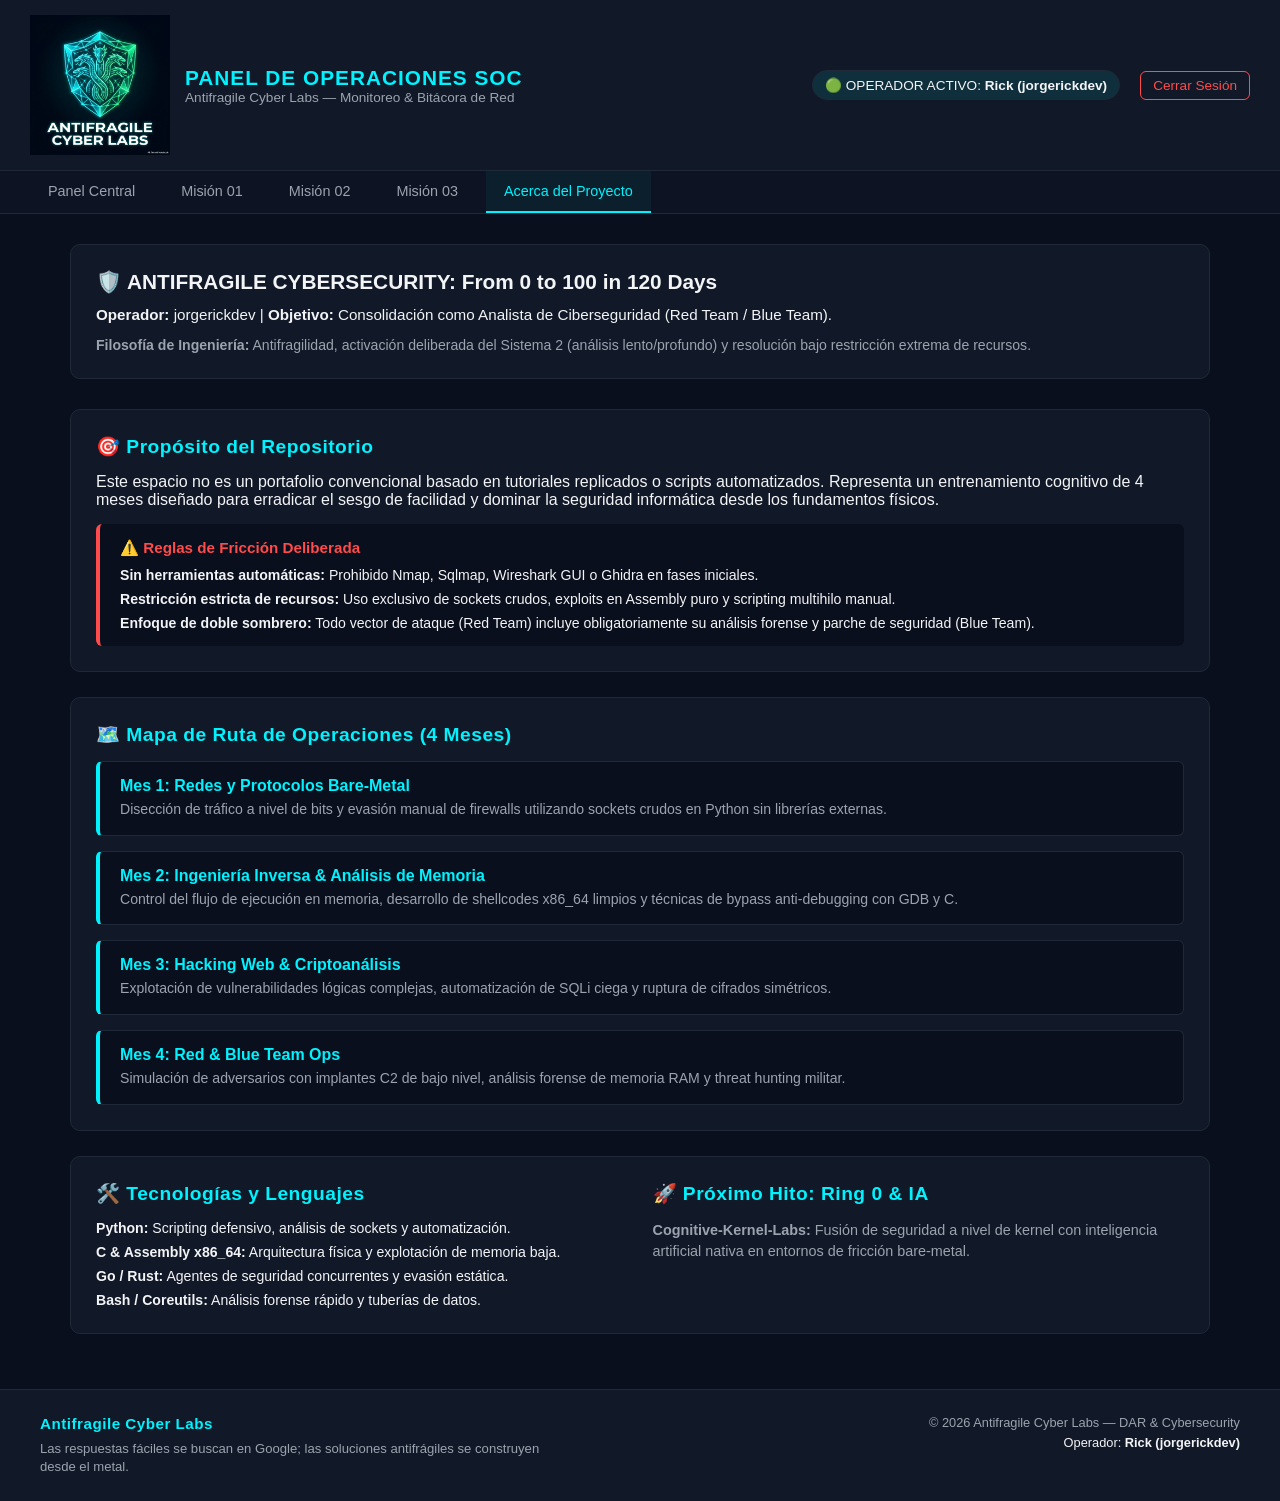
==== acerca.html @ c695b5ad "feat: agrega vista acerca.html con manifiesto, mapa de ruta de 120 días y hoja de estilos dedicada" ====
<!DOCTYPE html>
<html lang="es">
<head>
    <meta charset="UTF-8">
    <meta name="viewport" content="width=device-width, initial-scale=1.0">
    <title>Antifragile Cyber Labs | Acerca del Proyecto</title>
    <!-- Estilos globales y específicos del proyecto -->
    <link rel="stylesheet" href="assets/css/global.css">
    <link rel="stylesheet" href="assets/css/dashboard.css">
    <link rel="stylesheet" href="assets/css/acerca.css">
</head>
<body class="cuerpo-dashboard">

    <!-- Encabezado principal del panel -->
    <header class="encabezado-dashboard">
        <div class="bloque-identidad">
            <img src="assets/img/antifragile_cyber_labs_logo.png" alt="Logo Antifragile Cyber Labs" class="logo-dashboard" width="140">
            <div>
                <h1>PANEL DE OPERACIONES SOC</h1>
                <p>Antifragile Cyber Labs — Monitoreo & Bitácora de Red</p>
            </div>
        </div>
        <div class="bloque-operador">
            <span class="etiqueta-estado">🟢 OPERADOR ACTIVO: <strong>Rick (jorgerickdev)</strong></span>
            <a href="login.html" class="boton-cerrar-sesion">Cerrar Sesión</a>
        </div>
    </header>

    <!-- Barra de navegación principal -->
    <nav class="barra-navegacion">
        <ul class="menu-navegacion">
            <li><a href="dashboard.html" class="enlace-nav">Panel Central</a></li>
            <li><a href="mision-01.html" class="enlace-nav">Misión 01</a></li>
            <li><a href="mision-02.html" class="enlace-nav">Misión 02</a></li>
            <li><a href="mision-03.html" class="enlace-nav">Misión 03</a></li>
            <li><a href="acerca.html" class="enlace-nav activo">Acerca del Proyecto</a></li>
        </ul>
    </nav>

    <!-- Contenido principal: Manifiesto y Hoja de Ruta -->
    <main class="contenedor-principal">

        <!-- Encabezado del Manifiesto -->
        <section class="panel-bienvenida">
            <h2>🛡️ ANTIFRAGILE CYBERSECURITY: From 0 to 100 in 120 Days</h2>
            <p class="texto-resumen">
                <strong>Operador:</strong> jorgerickdev | <strong>Objetivo:</strong> Consolidación como Analista de Ciberseguridad (Red Team / Blue Team).
            </p>
            <p class="texto-instruccion">
                <strong>Filosofía de Ingeniería:</strong> Antifragilidad, activación deliberada del Sistema 2 (análisis lento/profundo) y resolución bajo restricción extrema de recursos.
            </p>
        </section>

        <!-- Propósito y Reglas de Fricción Deliberada -->
        <section class="panel-acerca-detalle">
            <h3>🎯 Propósito del Repositorio</h3>
            <p>
                Este espacio no es un portafolio convencional basado en tutoriales replicados o scripts automatizados. Representa un entrenamiento cognitivo de 4 meses diseñado para erradicar el sesgo de facilidad y dominar la seguridad informática desde los fundamentos físicos.
            </p>
            
            <div class="tarjeta-friccion">
                <h4>⚠️ Reglas de Fricción Deliberada</h4>
                <ul>
                    <li><strong>Sin herramientas automáticas:</strong> Prohibido Nmap, Sqlmap, Wireshark GUI o Ghidra en fases iniciales.</li>
                    <li><strong>Restricción estricta de recursos:</strong> Uso exclusivo de sockets crudos, exploits en Assembly puro y scripting multihilo manual.</li>
                    <li><strong>Enfoque de doble sombrero:</strong> Todo vector de ataque (Red Team) incluye obligatoriamente su análisis forense y parche de seguridad (Blue Team).</li>
                </ul>
            </div>
        </section>

        <!-- Mapa de Ruta de Operaciones en Formato de Lista -->
        <section class="panel-acerca-detalle">
            <h3>🗺️ Mapa de Ruta de Operaciones (4 Meses)</h3>
            
            <ul class="lista-mapa-ruta">
                <li>
                    <strong>Mes 1: Redes y Protocolos Bare-Metal</strong>
                    <p>Disección de tráfico a nivel de bits y evasión manual de firewalls utilizando sockets crudos en Python sin librerías externas.</p>
                </li>
                <li>
                    <strong>Mes 2: Ingeniería Inversa & Análisis de Memoria</strong>
                    <p>Control del flujo de ejecución en memoria, desarrollo de shellcodes x86_64 limpios y técnicas de bypass anti-debugging con GDB y C.</p>
                </li>
                <li>
                    <strong>Mes 3: Hacking Web & Criptoanálisis</strong>
                    <p>Explotación de vulnerabilidades lógicas complejas, automatización de SQLi ciega y ruptura de cifrados simétricos.</p>
                </li>
                <li>
                    <strong>Mes 4: Red & Blue Team Ops</strong>
                    <p>Simulación de adversarios con implantes C2 de bajo nivel, análisis forense de memoria RAM y threat hunting militar.</p>
                </li>
            </ul>
        </section>

        <!-- Stack Tecnológico & Próximo Hito -->
        <section class="panel-acerca-detalle">
            <div class="contenedor-stack-hito">
                <div class="bloque-stack">
                    <h3>🛠️ Tecnologías y Lenguajes</h3>
                    <ul>
                        <li><strong>Python:</strong> Scripting defensivo, análisis de sockets y automatización.</li>
                        <li><strong>C & Assembly x86_64:</strong> Arquitectura física y explotación de memoria baja.</li>
                        <li><strong>Go / Rust:</strong> Agentes de seguridad concurrentes y evasión estática.</li>
                        <li><strong>Bash / Coreutils:</strong> Análisis forense rápido y tuberías de datos.</li>
                    </ul>
                </div>
                
                <div class="bloque-hito">
                    <h3>🚀 Próximo Hito: Ring 0 & IA</h3>
                    <p><strong>Cognitive-Kernel-Labs:</strong> Fusión de seguridad a nivel de kernel con inteligencia artificial nativa en entornos de fricción bare-metal.</p>
                </div>
            </div>
        </section>

    </main>

    <!-- Pie de página institucional -->
    <footer class="pie-pagina">
        <div class="contenedor-pie">
            <div class="seccion-acerca">
                <h4>Antifragile Cyber Labs</h4>
                <p>Las respuestas fáciles se buscan en Google; las soluciones antifrágiles se construyen desde el metal.</p>
            </div>
            <div class="seccion-creditos">
                <p>&copy; 2026 Antifragile Cyber Labs — DAR & Cybersecurity</p>
                <p class="autor-pie">Operador: <strong>Rick (jorgerickdev)</strong></p>
            </div>
        </div>
    </footer>

</body>
</html>
---- assets/css/global.css ----
/* ==========================================================================
   Antifragile Cyber Labs — Estilos Globales & Variables (global.css)
   ========================================================================== */

:root {
    --color-fondo: #0a0f1d;
    --color-tarjeta: #111827;
    --color-borde: #1f2937;
    --color-texto: #f3f4f6;
    --color-secundario: #9ca3af;
    --color-primario: #00f2fe;
    --color-hover: #4facfe;
    --color-error: #ff4b4b;
}

* {
    margin: 0;
    padding: 0;
    box-sizing: border-box;
    font-family: 'Segoe UI', Tahoma, Geneva, Verdana, sans-serif;
}

body {
    background-color: var(--color-fondo);
    color: var(--color-texto);
}
---- assets/css/dashboard.css ----
/* ==========================================================================
   Antifragile Cyber Labs — Estilos del Dashboard SOC (dashboard.css)
   ========================================================================== */

/* --- Estructura general --- */
.cuerpo-dashboard {
    display: flex;
    flex-direction: column;
    min-height: 100vh;
}

/* --- Encabezado principal SOC --- */
.encabezado-dashboard {
    background-color: var(--color-tarjeta);
    border-bottom: 1px solid var(--color-borde);
    padding: 15px 30px;
    display: flex;
    justify-content: space-between;
    align-items: center;
    flex-wrap: wrap;
    gap: 15px;
}

.bloque-identidad {
    display: flex;
    align-items: center;
    gap: 15px;
}

.logo-dashboard {
    height: auto;
}

.encabezado-dashboard h1 {
    font-size: 1.3rem;
    color: var(--color-primario);
    letter-spacing: 1px;
}

.encabezado-dashboard p {
    font-size: 0.85rem;
    color: var(--color-secundario);
}

.bloque-operador {
    display: flex;
    align-items: center;
    gap: 20px;
}

.etiqueta-estado {
    font-size: 0.85rem;
    color: var(--color-texto);
    background-color: rgba(0, 242, 254, 0.1);
    padding: 6px 12px;
    border-radius: 20px;
    border: 1px solid var(--color-borde);
}

.boton-cerrar-sesion {
    color: var(--color-error);
    text-decoration: none;
    font-size: 0.85rem;
    padding: 6px 12px;
    border: 1px solid var(--color-error);
    border-radius: 6px;
    transition: all 0.3s ease;
}

.boton-cerrar-sesion:hover {
    background-color: var(--color-error);
    color: #fff;
}

/* --- Barra de Navegación --- */
.barra-navegacion {
    background-color: #0d1322;
    border-bottom: 1px solid var(--color-borde);
    padding: 0 30px;
}

.menu-navegacion {
    display: flex;
    list-style: none;
    gap: 10px;
}

.enlace-nav {
    display: inline-block;
    padding: 12px 18px;
    color: var(--color-secundario);
    text-decoration: none;
    font-size: 0.9rem;
    font-weight: 500;
    border-bottom: 2px solid transparent;
    transition: all 0.3s ease;
}

.enlace-nav:hover {
    color: var(--color-primario);
}

.enlace-nav.activo {
    color: var(--color-primario);
    border-bottom-color: var(--color-primario);
    background-color: rgba(0, 242, 254, 0.05);
}

/* --- Contenedor Principal & Panel de Bienvenida --- */
.contenedor-principal {
    flex: 1;
    padding: 30px;
    max-width: 1200px;
    margin: 0 auto;
    width: 100%;
}

.panel-bienvenida {
    background-color: var(--color-tarjeta);
    border: 1px solid var(--color-borde);
    border-radius: 10px;
    padding: 25px;
    margin-bottom: 30px;
}

.panel-bienvenida h2 {
    color: var(--color-texto);
    font-size: 1.3rem;
    margin-bottom: 8px;
}

.panel-bienvenida .texto-resumen {
    color: var(--color-texto);
    font-size: 0.95rem;
    line-height: 1.5;
    margin-top: 10px;
    margin-bottom: 10px;
}

.panel-bienvenida .texto-instruccion {
    color: var(--color-secundario);
    font-size: 0.88rem;
}

/* --- Grilla de Tarjetas para Misiones --- */
.seccion-misiones {
    display: grid;
    grid-template-columns: repeat(auto-fit, minmax(280px, 1fr));
    gap: 25px;
}

.tarjeta-mision {
    background-color: var(--color-tarjeta);
    border: 1px solid var(--color-borde);
    border-radius: 10px;
    padding: 25px;
    display: flex;
    flex-direction: column;
    justify-content: space-between;
    transition: transform 0.3s ease, border-color 0.3s ease;
}

.tarjeta-mision:hover {
    transform: translateY(-4px);
    border-color: var(--color-primario);
}

.etiqueta-mision {
    font-size: 0.75rem;
    font-weight: bold;
    color: var(--color-primario);
    letter-spacing: 1px;
    margin-bottom: 10px;
    display: inline-block;
}

.tarjeta-mision h3 {
    font-size: 1.1rem;
    color: var(--color-texto);
    margin-bottom: 10px;
}

.tarjeta-mision p {
    font-size: 0.88rem;
    color: var(--color-secundario);
    line-height: 1.4;
    margin-bottom: 20px;
}

.boton-tarjeta {
    display: inline-block;
    text-align: center;
    padding: 10px;
    background-color: rgba(0, 242, 254, 0.1);
    color: var(--color-primario);
    border: 1px solid var(--color-primario);
    border-radius: 6px;
    text-decoration: none;
    font-size: 0.9rem;
    font-weight: bold;
    transition: all 0.3s ease;
}

.boton-tarjeta:hover {
    background-color: var(--color-primario);
    color: #000;
}

/* --- Pie de Página (Footer) con sección Acerca de --- */
.pie-pagina {
    border-top: 1px solid var(--color-borde);
    background-color: var(--color-tarjeta);
    padding: 25px 30px;
    margin-top: auto;
}

.contenedor-pie {
    max-width: 1200px;
    margin: 0 auto;
    display: flex;
    justify-content: space-between;
    align-items: flex-start;
    flex-wrap: wrap;
    gap: 20px;
}

.seccion-acerca {
    max-width: 500px;
}

.seccion-acerca h4 {
    color: var(--color-primario);
    font-size: 0.95rem;
    margin-bottom: 8px;
    letter-spacing: 0.5px;
}

.seccion-acerca p {
    color: var(--color-secundario);
    font-size: 0.82rem;
    line-height: 1.4;
}

.seccion-creditos {
    text-align: right;
    font-size: 0.8rem;
    color: var(--color-secundario);
}

.seccion-creditos .autor-pie {
    margin-top: 5px;
    color: var(--color-texto);
}
---- assets/css/acerca.css ----
/* ==========================================================================
   Antifragile Cyber Labs — Estilos de Acerca del Proyecto (acerca.css)
   ========================================================================== */

.panel-acerca-detalle {
    background-color: var(--color-tarjeta);
    border: 1px solid var(--color-borde);
    border-radius: 10px;
    padding: 25px;
    margin-bottom: 25px;
}

.panel-acerca-detalle h3 {
    color: var(--color-primario);
    font-size: 1.2rem;
    margin-bottom: 15px;
    letter-spacing: 0.5px;
}

.tarjeta-friccion {
    background-color: var(--color-fondo);
    border-left: 4px solid var(--color-error);
    padding: 15px 20px;
    border-radius: 6px;
    margin-top: 15px;
}

.tarjeta-friccion h4 {
    color: var(--color-error);
    margin-bottom: 10px;
    font-size: 0.95rem;
}

.tarjeta-friccion ul, .bloque-stack ul {
    list-style: none;
    display: flex;
    flex-direction: column;
    gap: 8px;
    font-size: 0.88rem;
    color: var(--color-texto);
}

/* Estilos de la lista del Mapa de Ruta */
.lista-mapa-ruta {
    list-style: none;
    display: flex;
    flex-direction: column;
    gap: 15px;
    margin-top: 15px;
}

.lista-mapa-ruta li {
    background-color: var(--color-fondo);
    border: 1px solid var(--color-borde);
    border-left: 4px solid var(--color-primario);
    padding: 15px 20px;
    border-radius: 6px;
}

.lista-mapa-ruta strong {
    color: var(--color-primario);
    font-size: 1rem;
    display: block;
    margin-bottom: 5px;
}

.lista-mapa-ruta p {
    color: var(--color-secundario);
    font-size: 0.88rem;
    line-height: 1.4;
    margin: 0;
}

.contenedor-stack-hito {
    display: flex;
    justify-content: space-between;
    flex-wrap: wrap;
    gap: 25px;
}

.bloque-stack, .bloque-hito {
    flex: 1;
    min-width: 280px;
}

.bloque-hito p {
    font-size: 0.9rem;
    color: var(--color-secundario);
    line-height: 1.5;
    margin-bottom: 15px;
}
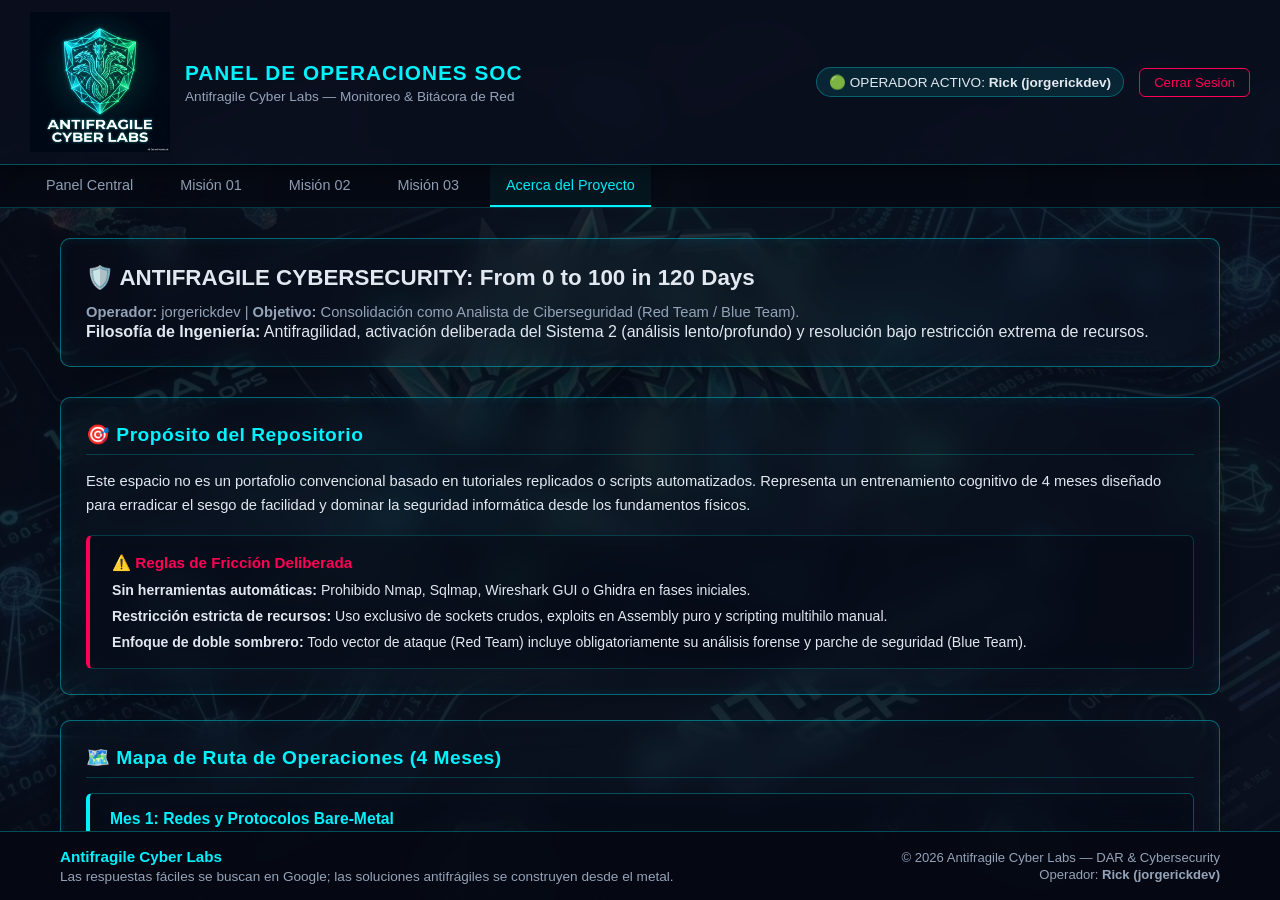
==== commit b607e06f: "Feat: Ajustes a la maquetacion de la mision 01" ====
--- a/acerca.html
+++ b/acerca.html
@@ -4,14 +4,14 @@
     <meta charset="UTF-8">
     <meta name="viewport" content="width=device-width, initial-scale=1.0">
     <title>Antifragile Cyber Labs | Acerca del Proyecto</title>
-    <!-- Estilos globales y específicos del proyecto -->
+    <!-- Estilos globales, de dashboard y específicos de acerca -->
     <link rel="stylesheet" href="assets/css/global.css">
     <link rel="stylesheet" href="assets/css/dashboard.css">
     <link rel="stylesheet" href="assets/css/acerca.css">
 </head>
-<body class="cuerpo-dashboard">
+<body class="cuerpo-dashboard cuerpo-acerca">
 
-    <!-- Encabezado principal del panel -->
+    <!-- Encabezado principal del panel (Fijo) -->
     <header class="encabezado-dashboard">
         <div class="bloque-identidad">
             <img src="assets/img/antifragile_cyber_labs_logo.png" alt="Logo Antifragile Cyber Labs" class="logo-dashboard" width="140">
@@ -22,11 +22,11 @@
         </div>
         <div class="bloque-operador">
             <span class="etiqueta-estado">🟢 OPERADOR ACTIVO: <strong>Rick (jorgerickdev)</strong></span>
-            <a href="login.html" class="boton-cerrar-sesion">Cerrar Sesión</a>
+            <a href="index.html" class="boton-cerrar-sesion">Cerrar Sesión</a>
         </div>
     </header>
 
-    <!-- Barra de navegación principal -->
+    <!-- Barra de navegación principal (Fija) -->
     <nav class="barra-navegacion">
         <ul class="menu-navegacion">
             <li><a href="dashboard.html" class="enlace-nav">Panel Central</a></li>
@@ -37,7 +37,7 @@
         </ul>
     </nav>
 
-    <!-- Contenido principal: Manifiesto y Hoja de Ruta -->
+    <!-- Contenedor Principal (Única área con scroll interno) -->
     <main class="contenedor-principal">
 
         <!-- Encabezado del Manifiesto -->
@@ -68,7 +68,7 @@
             </div>
         </section>
 
-        <!-- Mapa de Ruta de Operaciones en Formato de Lista -->
+        <!-- Mapa de Ruta de Operaciones -->
         <section class="panel-acerca-detalle">
             <h3>🗺️ Mapa de Ruta de Operaciones (4 Meses)</h3>
             
@@ -114,7 +114,7 @@
 
     </main>
 
-    <!-- Pie de página institucional -->
+    <!-- Pie de página institucional (Fijo) -->
     <footer class="pie-pagina">
         <div class="contenedor-pie">
             <div class="seccion-acerca">
--- a/assets/css/global.css
+++ b/assets/css/global.css
@@ -1,26 +1,208 @@
 /* ==========================================================================
-   Antifragile Cyber Labs — Estilos Globales & Variables (global.css)
+   Antifragile Cyber Labs — Estilos Globales (global.css)
    ========================================================================== */
 
+/* --- Variables de Color y Tema Cyber Dark --- */
 :root {
-    --color-fondo: #0a0f1d;
-    --color-tarjeta: #111827;
-    --color-borde: #1f2937;
-    --color-texto: #f3f4f6;
-    --color-secundario: #9ca3af;
+    --color-fondo: #060913;
+    --color-tarjeta: rgba(10, 15, 30, 0.28);
     --color-primario: #00f2fe;
-    --color-hover: #4facfe;
-    --color-error: #ff4b4b;
-}
-
-* {
+    --color-secundario: #94a3b8;
+    --color-texto: #e2e8f0;
+    --color-borde: rgba(0, 242, 254, 0.4);
+    --color-error: #ff0055;
+    --color-exito: #27c93f;
+    --color-advertencia: #ffbd2e;
+}
+
+/* --- Reset Básico --- */
+*, *::before, *::after {
+    box-sizing: border-box;
     margin: 0;
     padding: 0;
+}
+
+/* --- 1. Estructura de Consola SOC a Pantalla Completa (100vh) --- */
+html, body.cuerpo-dashboard {
+    height: 100vh;
+    margin: 0;
+    padding: 0;
+    overflow: hidden; /* Congela la ventana completa para evitar scroll de página */
+    display: flex;
+    flex-direction: column;
+    color: var(--color-texto);
+    font-family: 'Segoe UI', Tahoma, Geneva, Verdana, sans-serif;
+    background-color: var(--color-fondo);
+}
+
+/* --- 2. Header Fijo Inmóvil (Arriba) --- */
+.encabezado-dashboard {
+    flex-shrink: 0;
+    display: flex;
+    justify-content: space-between;
+    align-items: center;
+    padding: 12px 30px;
+    background-color: rgba(10, 15, 30, 0.90);
+    backdrop-filter: blur(14px);
+    -webkit-backdrop-filter: blur(14px);
+    border-bottom: 1px solid rgba(0, 242, 254, 0.3);
+    box-shadow: 0 4px 20px rgba(0, 0, 0, 0.5);
+    z-index: 1000;
+}
+
+.bloque-identidad {
+    display: flex;
+    align-items: center;
+    gap: 15px;
+}
+
+.bloque-identidad h1 {
+    font-size: 1.3rem;
+    color: var(--color-primario);
+    margin: 0 0 4px 0;
+    letter-spacing: 1px;
+}
+
+.bloque-identidad p {
+    font-size: 0.85rem;
+    color: var(--color-secundario);
+    margin: 0;
+}
+
+.bloque-operador {
+    display: flex;
+    align-items: center;
+    gap: 15px;
+}
+
+.etiqueta-estado {
+    font-size: 0.85rem;
+    background-color: rgba(0, 242, 254, 0.1);
+    border: 1px solid rgba(0, 242, 254, 0.3);
+    padding: 6px 12px;
+    border-radius: 20px;
+    color: var(--color-texto);
+}
+
+.boton-cerrar-sesion {
+    color: var(--color-error);
+    border: 1px solid var(--color-error);
+    padding: 6px 14px;
+    border-radius: 6px;
+    text-decoration: none;
+    font-size: 0.82rem;
+    transition: all 0.3s ease;
+}
+
+.boton-cerrar-sesion:hover {
+    background-color: var(--color-error);
+    color: #ffffff;
+}
+
+/* --- 3. Barra de Navegación Fija Inmóvil --- */
+.barra-navegacion {
+    flex-shrink: 0;
+    background-color: rgba(6, 9, 19, 0.92);
+    backdrop-filter: blur(12px);
+    -webkit-backdrop-filter: blur(12px);
+    border-bottom: 1px solid rgba(0, 242, 254, 0.2);
+    padding: 0 30px;
+    z-index: 999;
+}
+
+.menu-navegacion {
+    list-style: none;
+    display: flex;
+    gap: 15px;
+    margin: 0;
+    padding: 0;
+}
+
+.enlace-nav {
+    display: inline-block;
+    padding: 12px 16px;
+    color: var(--color-secundario);
+    text-decoration: none;
+    font-size: 0.9rem;
+    font-weight: 500;
+    border-bottom: 2px solid transparent;
+    transition: all 0.3s ease;
+}
+
+.enlace-nav:hover, 
+.enlace-nav.activo {
+    color: var(--color-primario);
+    border-bottom-color: var(--color-primario);
+    background-color: rgba(0, 242, 254, 0.05);
+}
+
+/* --- 4. Contenedor Principal: ÚNICA ZONA CON SCROLL INTERNO --- */
+.contenedor-principal {
+    flex: 1;
+    overflow-y: auto;
+    max-width: 1200px;
+    width: 100%;
+    margin: 0 auto;
+    padding: 30px 20px;
     box-sizing: border-box;
-    font-family: 'Segoe UI', Tahoma, Geneva, Verdana, sans-serif;
-}
-
-body {
-    background-color: var(--color-fondo);
-    color: var(--color-texto);
-}
+}
+
+/* --- 5. Pie de Página Fijo Inmóvil (Abajo) --- */
+.pie-pagina {
+    flex-shrink: 0;
+    background-color: rgba(6, 9, 19, 0.95);
+    backdrop-filter: blur(10px);
+    border-top: 1px solid rgba(0, 242, 254, 0.3);
+    padding: 16px 0;
+    z-index: 1000;
+}
+
+.contenedor-pie {
+    max-width: 1200px;
+    margin: 0 auto;
+    padding: 0 20px;
+    display: flex;
+    justify-content: space-between;
+    flex-wrap: wrap;
+    gap: 20px;
+}
+
+.seccion-acerca h4 {
+    color: var(--color-primario);
+    margin: 0 0 4px 0;
+    font-size: 0.95rem;
+}
+
+.seccion-acerca p {
+    color: var(--color-secundario);
+    font-size: 0.85rem;
+    margin: 0;
+}
+
+.seccion-creditos {
+    text-align: right;
+    color: var(--color-secundario);
+    font-size: 0.82rem;
+}
+
+.seccion-creditos p {
+    margin: 2px 0;
+}
+
+/* --- 6. Personalización de la Barra de Scroll Interna (Estilo Cyber Dark) --- */
+.contenedor-principal::-webkit-scrollbar {
+    width: 8px;
+}
+
+.contenedor-principal::-webkit-scrollbar-track {
+    background: rgba(6, 9, 19, 0.5);
+}
+
+.contenedor-principal::-webkit-scrollbar-thumb {
+    background: rgba(0, 242, 254, 0.3);
+    border-radius: 4px;
+}
+
+.contenedor-principal::-webkit-scrollbar-thumb:hover {
+    background: var(--color-primario);
+}
--- a/assets/css/dashboard.css
+++ b/assets/css/dashboard.css
@@ -1,253 +1,164 @@
 /* ==========================================================================
-   Antifragile Cyber Labs — Estilos del Dashboard SOC (dashboard.css)
+   Antifragile Cyber Labs — Estilos del Dashboard Central (dashboard.css)
    ========================================================================== */
 
-/* --- Estructura general --- */
-.cuerpo-dashboard {
-    display: flex;
-    flex-direction: column;
-    min-height: 100vh;
+/* --- Fondo General con Imagen Única de Pantalla Completa --- */
+body.cuerpo-dashboard {
+    background: linear-gradient(
+        135deg,
+        rgba(6, 9, 19, 0.82),
+        rgba(10, 15, 30, 0.88)
+    ), url('../img/antifragile_cyber_acerca_banner.png') no-repeat center center fixed;
+    background-size: cover;
 }
 
-/* --- Encabezado principal SOC --- */
-.encabezado-dashboard {
-    background-color: var(--color-tarjeta);
-    border-bottom: 1px solid var(--color-borde);
-    padding: 15px 30px;
-    display: flex;
-    justify-content: space-between;
-    align-items: center;
-    flex-wrap: wrap;
-    gap: 15px;
-}
-
-.bloque-identidad {
-    display: flex;
-    align-items: center;
-    gap: 15px;
-}
-
-.logo-dashboard {
-    height: auto;
-}
-
-.encabezado-dashboard h1 {
-    font-size: 1.3rem;
-    color: var(--color-primario);
-    letter-spacing: 1px;
-}
-
-.encabezado-dashboard p {
-    font-size: 0.85rem;
-    color: var(--color-secundario);
-}
-
-.bloque-operador {
-    display: flex;
-    align-items: center;
-    gap: 20px;
-}
-
-.etiqueta-estado {
-    font-size: 0.85rem;
-    color: var(--color-texto);
-    background-color: rgba(0, 242, 254, 0.1);
-    padding: 6px 12px;
-    border-radius: 20px;
-    border: 1px solid var(--color-borde);
-}
-
-.boton-cerrar-sesion {
-    color: var(--color-error);
-    text-decoration: none;
-    font-size: 0.85rem;
-    padding: 6px 12px;
-    border: 1px solid var(--color-error);
-    border-radius: 6px;
-    transition: all 0.3s ease;
-}
-
-.boton-cerrar-sesion:hover {
-    background-color: var(--color-error);
-    color: #fff;
-}
-
-/* --- Barra de Navegación --- */
-.barra-navegacion {
-    background-color: #0d1322;
-    border-bottom: 1px solid var(--color-borde);
-    padding: 0 30px;
-}
-
-.menu-navegacion {
-    display: flex;
-    list-style: none;
-    gap: 10px;
-}
-
-.enlace-nav {
-    display: inline-block;
-    padding: 12px 18px;
-    color: var(--color-secundario);
-    text-decoration: none;
-    font-size: 0.9rem;
-    font-weight: 500;
-    border-bottom: 2px solid transparent;
-    transition: all 0.3s ease;
-}
-
-.enlace-nav:hover {
-    color: var(--color-primario);
-}
-
-.enlace-nav.activo {
-    color: var(--color-primario);
-    border-bottom-color: var(--color-primario);
-    background-color: rgba(0, 242, 254, 0.05);
-}
-
-/* --- Contenedor Principal & Panel de Bienvenida --- */
-.contenedor-principal {
-    flex: 1;
-    padding: 30px;
-    max-width: 1200px;
-    margin: 0 auto;
-    width: 100%;
-}
-
+/* --- Panel de Bienvenida (Efecto Cristal Ultra-Translúcido) --- */
 .panel-bienvenida {
-    background-color: var(--color-tarjeta);
-    border: 1px solid var(--color-borde);
+    background-color: rgba(10, 15, 30, 0.28);
+    backdrop-filter: blur(14px);
+    -webkit-backdrop-filter: blur(14px);
+    border: 1px solid rgba(0, 242, 254, 0.4);
     border-radius: 10px;
     padding: 25px;
     margin-bottom: 30px;
+    box-shadow: 0 8px 32px rgba(0, 0, 0, 0.3), inset 0 0 12px rgba(0, 242, 254, 0.08);
+}
+
+.badget-estado {
+    display: inline-block;
+    font-size: 0.75rem;
+    font-weight: bold;
+    color: var(--color-primario);
+    background-color: rgba(0, 242, 254, 0.1);
+    border: 1px solid var(--color-primario);
+    padding: 3px 8px;
+    border-radius: 4px;
+    margin-bottom: 10px;
+    letter-spacing: 0.5px;
 }
 
 .panel-bienvenida h2 {
     color: var(--color-texto);
-    font-size: 1.3rem;
-    margin-bottom: 8px;
+    margin: 0 0 10px 0;
+    font-size: 1.4rem;
 }
 
-.panel-bienvenida .texto-resumen {
-    color: var(--color-texto);
-    font-size: 0.95rem;
+.texto-resumen {
+    color: var(--color-secundario);
+    font-size: 0.92rem;
     line-height: 1.5;
-    margin-top: 10px;
-    margin-bottom: 10px;
+    margin: 0;
 }
 
-.panel-bienvenida .texto-instruccion {
-    color: var(--color-secundario);
-    font-size: 0.88rem;
-}
-
-/* --- Grilla de Tarjetas para Misiones --- */
-.seccion-misiones {
+/* --- Grilla de Tarjetas de Misiones --- */
+.seccion-misiones-grid {
     display: grid;
-    grid-template-columns: repeat(auto-fit, minmax(280px, 1fr));
+    grid-template-columns: repeat(auto-fit, minmax(320px, 1fr));
     gap: 25px;
 }
 
 .tarjeta-mision {
-    background-color: var(--color-tarjeta);
-    border: 1px solid var(--color-borde);
+    background-color: rgba(10, 15, 30, 0.28);
+    backdrop-filter: blur(14px);
+    -webkit-backdrop-filter: blur(14px);
+    border: 1px solid rgba(0, 242, 254, 0.4);
     border-radius: 10px;
-    padding: 25px;
+    padding: 22px;
     display: flex;
     flex-direction: column;
     justify-content: space-between;
-    transition: transform 0.3s ease, border-color 0.3s ease;
+    box-shadow: 0 8px 24px rgba(0, 0, 0, 0.3);
+    transition: transform 0.3s ease, border-color 0.3s ease, box-shadow 0.3s ease, background-color 0.3s ease;
 }
 
 .tarjeta-mision:hover {
-    transform: translateY(-4px);
+    transform: translateY(-5px);
     border-color: var(--color-primario);
+    box-shadow: 0 12px 30px rgba(0, 242, 254, 0.35);
+    background-color: rgba(10, 15, 30, 0.45);
 }
 
-.etiqueta-mision {
+.encabezado-tarjeta {
+    display: flex;
+    justify-content: space-between;
+    align-items: center;
+    margin-bottom: 12px;
+}
+
+.tag-mision {
     font-size: 0.75rem;
+    color: var(--color-primario);
     font-weight: bold;
-    color: var(--color-primario);
     letter-spacing: 1px;
-    margin-bottom: 10px;
-    display: inline-block;
+}
+
+.estado-mision {
+    font-size: 0.75rem;
+    padding: 3px 8px;
+    border-radius: 4px;
+    font-weight: bold;
+}
+
+.estado-mision.completado {
+    background-color: rgba(39, 201, 63, 0.15);
+    color: #27c93f;
+    border: 1px solid #27c93f;
+}
+
+.estado-mision.pendiente {
+    background-color: rgba(255, 189, 46, 0.15);
+    color: #ffbd2e;
+    border: 1px solid #ffbd2e;
 }
 
 .tarjeta-mision h3 {
+    color: var(--color-texto);
     font-size: 1.1rem;
-    color: var(--color-texto);
-    margin-bottom: 10px;
+    margin: 0 0 10px 0;
 }
 
 .tarjeta-mision p {
+    color: var(--color-secundario);
     font-size: 0.88rem;
-    color: var(--color-secundario);
-    line-height: 1.4;
-    margin-bottom: 20px;
+    line-height: 1.45;
+    margin: 0 0 15px 0;
 }
 
-.boton-tarjeta {
-    display: inline-block;
+.metricas-tarjeta {
+    display: flex;
+    justify-content: space-between;
+    background-color: rgba(6, 9, 19, 0.25);
+    border: 1px solid rgba(0, 242, 254, 0.25);
+    padding: 8px 12px;
+    border-radius: 6px;
+    font-size: 0.78rem;
+    color: var(--color-secundario);
+    margin-bottom: 18px;
+}
+
+.boton-mision {
+    display: block;
     text-align: center;
-    padding: 10px;
     background-color: rgba(0, 242, 254, 0.1);
     color: var(--color-primario);
     border: 1px solid var(--color-primario);
+    padding: 10px;
     border-radius: 6px;
     text-decoration: none;
-    font-size: 0.9rem;
     font-weight: bold;
+    font-size: 0.88rem;
     transition: all 0.3s ease;
 }
 
-.boton-tarjeta:hover {
+.boton-mision:hover {
     background-color: var(--color-primario);
-    color: #000;
+    color: #060913;
+    box-shadow: 0 0 15px rgba(0, 242, 254, 0.4);
 }
 
-/* --- Pie de Página (Footer) con sección Acerca de --- */
-.pie-pagina {
-    border-top: 1px solid var(--color-borde);
-    background-color: var(--color-tarjeta);
-    padding: 25px 30px;
-    margin-top: auto;
-}
-
-.contenedor-pie {
-    max-width: 1200px;
-    margin: 0 auto;
-    display: flex;
-    justify-content: space-between;
-    align-items: flex-start;
-    flex-wrap: wrap;
-    gap: 20px;
-}
-
-.seccion-acerca {
-    max-width: 500px;
-}
-
-.seccion-acerca h4 {
-    color: var(--color-primario);
-    font-size: 0.95rem;
-    margin-bottom: 8px;
-    letter-spacing: 0.5px;
-}
-
-.seccion-acerca p {
-    color: var(--color-secundario);
-    font-size: 0.82rem;
-    line-height: 1.4;
-}
-
-.seccion-creditos {
-    text-align: right;
-    font-size: 0.8rem;
+.boton-mision.deshabilitado {
+    opacity: 0.5;
+    pointer-events: none;
+    border-color: var(--color-secundario);
     color: var(--color-secundario);
 }
-
-.seccion-creditos .autor-pie {
-    margin-top: 5px;
-    color: var(--color-texto);
-}
--- a/assets/css/acerca.css
+++ b/assets/css/acerca.css
@@ -2,12 +2,26 @@
    Antifragile Cyber Labs — Estilos de Acerca del Proyecto (acerca.css)
    ========================================================================== */
 
+/* --- Fondo Único de la Página Acerca del Proyecto --- */
+body.cuerpo-acerca {
+    background: linear-gradient(
+        135deg,
+        rgba(6, 9, 19, 0.82),
+        rgba(10, 15, 30, 0.88)
+    ), url('../img/antifragile_cyber_acerca_banner.png') no-repeat center center fixed;
+    background-size: cover;
+}
+
+/* --- Paneles y Tarjetas Ultra-Translúcidas con Borde Neón --- */
 .panel-acerca-detalle {
-    background-color: var(--color-tarjeta);
-    border: 1px solid var(--color-borde);
+    background-color: rgba(10, 15, 30, 0.28);
+    backdrop-filter: blur(14px);
+    -webkit-backdrop-filter: blur(14px);
+    border: 1px solid rgba(0, 242, 254, 0.4);
     border-radius: 10px;
     padding: 25px;
     margin-bottom: 25px;
+    box-shadow: 0 8px 32px rgba(0, 0, 0, 0.3), inset 0 0 12px rgba(0, 242, 254, 0.08);
 }
 
 .panel-acerca-detalle h3 {
@@ -15,14 +29,27 @@
     font-size: 1.2rem;
     margin-bottom: 15px;
     letter-spacing: 0.5px;
+    border-bottom: 1px solid rgba(0, 242, 254, 0.2);
+    padding-bottom: 8px;
 }
 
+.panel-acerca-detalle p {
+    color: var(--color-texto);
+    font-size: 0.92rem;
+    line-height: 1.6;
+}
+
+/* --- Tarjeta de Fricción Deliberada --- */
 .tarjeta-friccion {
-    background-color: var(--color-fondo);
+    background-color: rgba(6, 9, 19, 0.35);
+    backdrop-filter: blur(8px);
     border-left: 4px solid var(--color-error);
-    padding: 15px 20px;
+    border-top: 1px solid rgba(0, 242, 254, 0.2);
+    border-right: 1px solid rgba(0, 242, 254, 0.2);
+    border-bottom: 1px solid rgba(0, 242, 254, 0.2);
+    padding: 18px 22px;
     border-radius: 6px;
-    margin-top: 15px;
+    margin-top: 18px;
 }
 
 .tarjeta-friccion h4 {
@@ -31,35 +58,45 @@
     font-size: 0.95rem;
 }
 
-.tarjeta-friccion ul, .bloque-stack ul {
+.tarjeta-friccion ul, 
+.bloque-stack ul {
     list-style: none;
     display: flex;
     flex-direction: column;
-    gap: 8px;
+    gap: 10px;
     font-size: 0.88rem;
     color: var(--color-texto);
+    padding-left: 0;
 }
 
-/* Estilos de la lista del Mapa de Ruta */
+/* --- Lista del Mapa de Ruta (4 Meses) --- */
 .lista-mapa-ruta {
     list-style: none;
     display: flex;
     flex-direction: column;
     gap: 15px;
     margin-top: 15px;
+    padding-left: 0;
 }
 
 .lista-mapa-ruta li {
-    background-color: var(--color-fondo);
-    border: 1px solid var(--color-borde);
+    background-color: rgba(6, 9, 19, 0.35);
+    backdrop-filter: blur(8px);
+    border: 1px solid rgba(0, 242, 254, 0.3);
     border-left: 4px solid var(--color-primario);
-    padding: 15px 20px;
+    padding: 16px 20px;
     border-radius: 6px;
+    transition: transform 0.2s ease, border-color 0.2s ease;
+}
+
+.lista-mapa-ruta li:hover {
+    transform: translateX(4px);
+    border-color: var(--color-primario);
 }
 
 .lista-mapa-ruta strong {
     color: var(--color-primario);
-    font-size: 1rem;
+    font-size: 0.98rem;
     display: block;
     margin-bottom: 5px;
 }
@@ -67,10 +104,11 @@
 .lista-mapa-ruta p {
     color: var(--color-secundario);
     font-size: 0.88rem;
-    line-height: 1.4;
+    line-height: 1.45;
     margin: 0;
 }
 
+/* --- Stack Tecnológico y Próximo Hito --- */
 .contenedor-stack-hito {
     display: flex;
     justify-content: space-between;
@@ -78,7 +116,8 @@
     gap: 25px;
 }
 
-.bloque-stack, .bloque-hito {
+.bloque-stack, 
+.bloque-hito {
     flex: 1;
     min-width: 280px;
 }
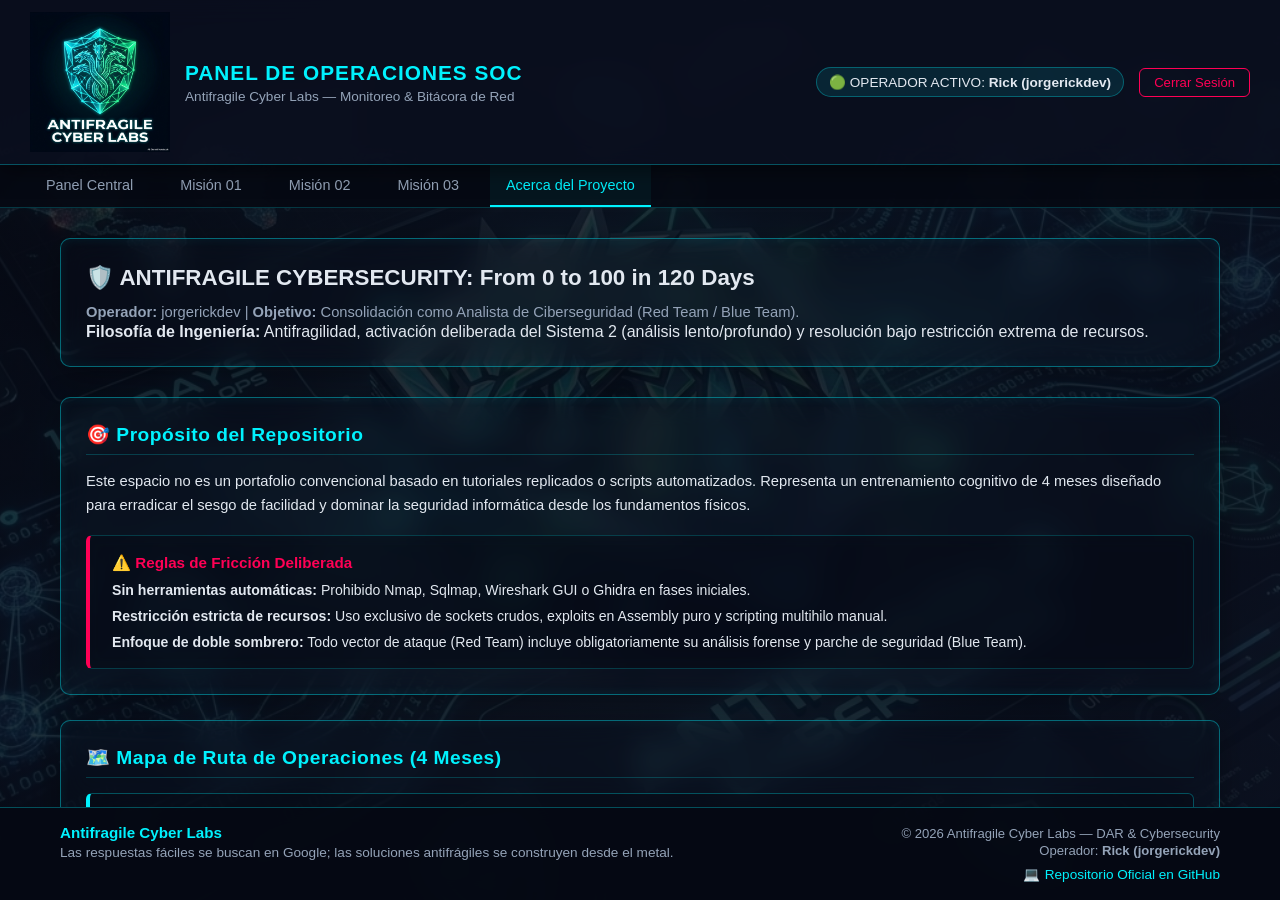
==== commit 5fbf76d2: "feat: integración de Misión 02 (Ghost Scanner), laboratorio_fantasma.png, footer global y README bar" ====
--- a/acerca.html
+++ b/acerca.html
@@ -124,6 +124,11 @@
             <div class="seccion-creditos">
                 <p>&copy; 2026 Antifragile Cyber Labs — DAR & Cybersecurity</p>
                 <p class="autor-pie">Operador: <strong>Rick (jorgerickdev)</strong></p>
+                <p style="margin-top: 8px;">
+                    <a href="https://github.com/jorgerickdev/antifragile-cybersecurity-labs" target="_blank" rel="noopener noreferrer" style="color: var(--color-primario); text-decoration: none; font-size: 0.85rem; display: inline-flex; align-items: center; gap: 5px;">
+                        💻 <span>Repositorio Oficial en GitHub</span>
+                    </a>
+                </p>
             </div>
         </div>
     </footer>
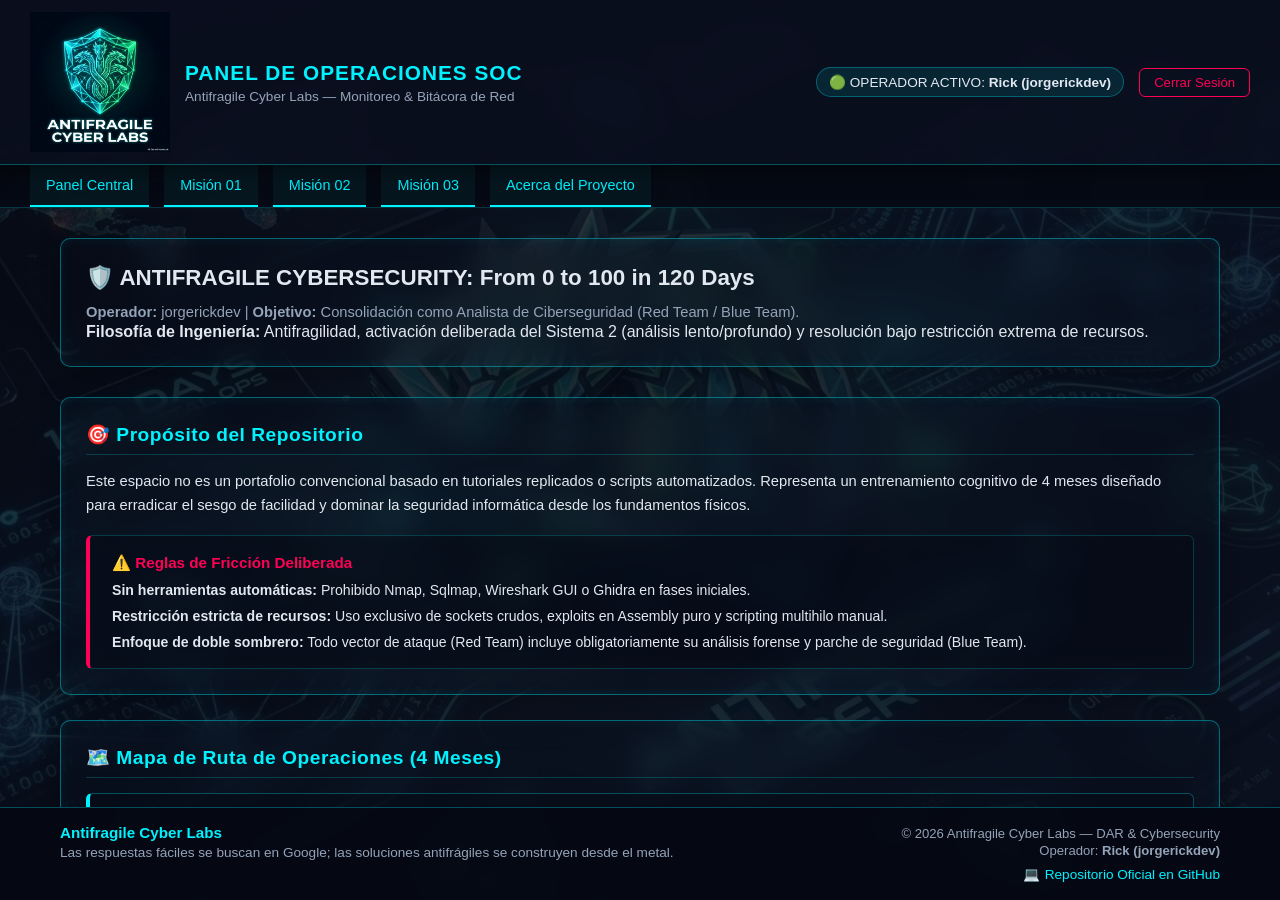
==== commit 3447a0bc: "fix: header responsivo completo con 4 botones y ajustes css movil" ====
--- a/acerca.html
+++ b/acerca.html
@@ -29,10 +29,10 @@
     <!-- Barra de navegación principal (Fija) -->
     <nav class="barra-navegacion">
         <ul class="menu-navegacion">
-            <li><a href="dashboard.html" class="enlace-nav">Panel Central</a></li>
-            <li><a href="mision-01.html" class="enlace-nav">Misión 01</a></li>
-            <li><a href="mision-02.html" class="enlace-nav">Misión 02</a></li>
-            <li><a href="mision-03.html" class="enlace-nav">Misión 03</a></li>
+            <li><a href="dashboard.html" class="enlace-nav activo" >Panel Central</a></li>
+            <li><a href="mision-01.html" class="enlace-nav activo">Misión 01</a></li>
+            <li><a href="mision-02.html" class="enlace-nav activo">Misión 02</a></li>
+            <li><a href="mision-03.html" class="enlace-nav activo">Misión 03</a></li>
             <li><a href="acerca.html" class="enlace-nav activo">Acerca del Proyecto</a></li>
         </ul>
     </nav>
--- a/assets/css/global.css
+++ b/assets/css/global.css
@@ -206,3 +206,34 @@
 .contenedor-principal::-webkit-scrollbar-thumb:hover {
     background: var(--color-primario);
 }
+
+/* Estructura base de navegación */
+.navegacion-principal {
+    display: flex;
+    align-items: center;
+    gap: 12px;
+    flex-wrap: wrap; /* Permite que si no caben en una línea, bajen limpiamente */
+}
+
+/* Ajustes específicos para pantallas de celular */
+@media (max-width: 768px) {
+    .cabecera-principal {
+        flex-direction: column; /* Apila el logo/título y la navegación */
+        gap: 12px;
+        text-align: center;
+        padding: 12px;
+    }
+
+    .navegacion-principal {
+        justify-content: center;
+        width: 100%;
+        gap: 6px;
+    }
+
+    .enlace-nav {
+        font-size: 0.78rem;   /* Tamaño adecuado para pantallas de móvil */
+        padding: 6px 10px;
+        white-space: nowrap;  /* Evita saltos de línea dentro del botón */
+    }
+}
+
